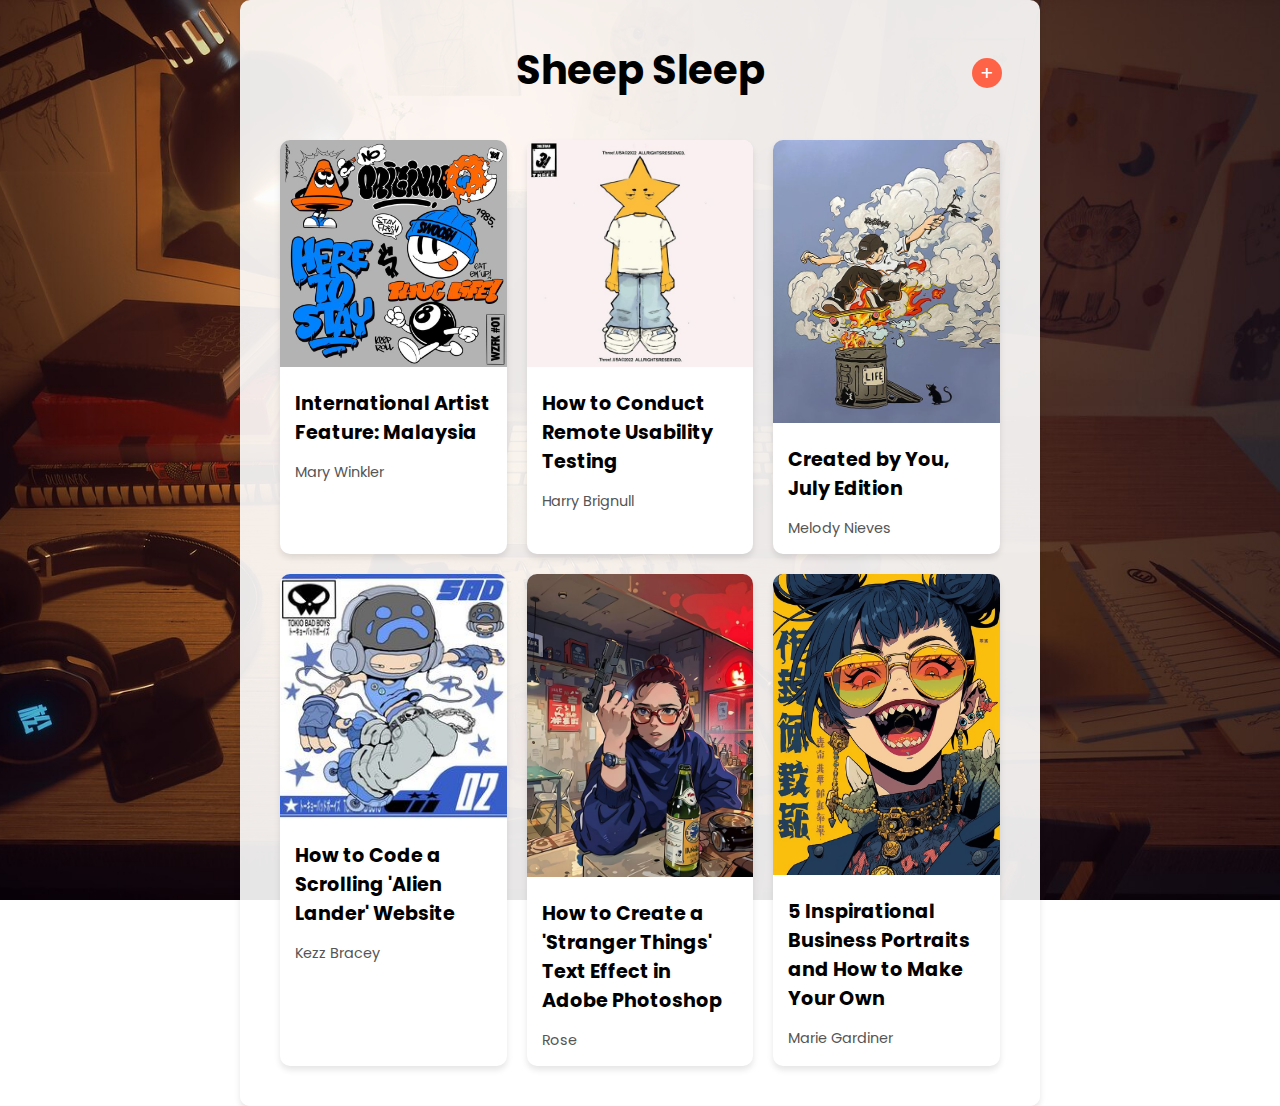
==== indexmain.html @ f0c99363 "Add files via upload" ====
<!DOCTYPE html>
<html lang="en">
  <head>
    <meta charset="UTF-8" />
    <meta http-equiv="X-UA-Compatible" content="IE=edge" />
    <meta name="viewport" content="width=device-width, initial-scale=1.0" />
    <title>Sheep Sleep House</title>
    <link rel="stylesheet" href="stylemain.css" />
  </head>
  <body>
    <div class="background-container">
      <div class="container">
        <h1>Sheep Sleep</h1>
        <button id="addArticleButton" class="add-article-button">+</button>
        <div class="articles" id="articlesContainer">
          <div class="article-card">
            <img
              src="image1.jpg"
              alt="International Artist Feature: Malaysia"
            />
            <h2>International Artist Feature: Malaysia</h2>
            <p>Mary Winkler</p>
          </div>
          <div class="article-card">
            <img
              src="image2.jpg"
              alt="How to Conduct Remote Usability Testing"
            />
            <h2>How to Conduct Remote Usability Testing</h2>
            <p>Harry Brignull</p>
          </div>
          <div class="article-card">
            <img src="image3.jpg" alt="Created by You, July Edition" />
            <h2>Created by You, July Edition</h2>
            <p>Melody Nieves</p>
          </div>
          <div class="article-card">
            <img
              src="image4.jpg"
              alt="How to Code a Scrolling 'Alien Lander' Website"
            />
            <h2>How to Code a Scrolling 'Alien Lander' Website</h2>
            <p>Kezz Bracey</p>
          </div>
          <div class="article-card">
            <img
              src="image5.jpg"
              alt="How to Create a 'Stranger Things' Text Effect in Adobe Photoshop"
            />
            <h2>
              How to Create a 'Stranger Things' Text Effect in Adobe Photoshop
            </h2>
            <p>Rose</p>
          </div>
          <div class="article-card">
            <img
              src="image6.jpg"
              alt="5 Inspirational Business Portraits and How to Make Your Own"
            />
            <h2>5 Inspirational Business Portraits and How to Make Your Own</h2>
            <p>Marie Gardiner</p>
          </div>
        </div>
      </div>
    </div>

    <div id="addArticleModal" class="modal">
      <div class="modal-content">
        <h2>Add New Article</h2>
        <form id="addArticleForm">
          <div class="input-box">
            <label for="articleImage">Image URL:</label>
            <input
              type="text"
              id="articleImage"
              placeholder="Enter image URL"
            />
          </div>
          <div class="input-box">
            <label for="articleTitle">Title:</label>
            <input type="text" id="articleTitle" placeholder="Enter title" />
          </div>
          <div class="input-box">
            <label for="articleAuthor">Author:</label>
            <input type="text" id="articleAuthor" placeholder="Enter author" />
          </div>
          <button type="button" class="btn" id="submitArticleButton">
            Add Article
          </button>
        </form>
        <button class="btn" id="closeArticleModal">Close</button>
      </div>
    </div>

    <script>
      document
        .getElementById("addArticleButton")
        .addEventListener("click", function () {
          document.getElementById("addArticleModal").style.display = "block";
        });

      document
        .getElementById("closeArticleModal")
        .addEventListener("click", function () {
          document.getElementById("addArticleModal").style.display = "none";
        });

      document
        .getElementById("submitArticleButton")
        .addEventListener("click", function () {
          const imageUrl = document.getElementById("articleImage").value;
          const title = document.getElementById("articleTitle").value;
          const author = document.getElementById("articleAuthor").value;

          const articleContainer = document.getElementById("articlesContainer");

          const newArticle = document.createElement("div");
          newArticle.classList.add("article-card");
          newArticle.innerHTML = `
                <img src="${imageUrl}" alt="${title}">
                <h2>${title}</h2>
                <p>${author}</p>
            `;

          articleContainer.appendChild(newArticle);
          document.getElementById("addArticleModal").style.display = "none";
          document.getElementById("addArticleForm").reset();
        });
    </script>
  </body>
</html>
---- stylemain.css ----
@import url("https://fonts.googleapis.com/css2?family=Poppins:wght@300;400;500;600;700;800;900&display=swap");

* {
  margin: 0;
  padding: 0;
  box-sizing: border-box;
  font-family: "Poppins", sans-serif;
}

body {
  display: flex;
  justify-content: center;
  align-items: center;
  min-height: 100vh;
  background: url("backgound.jpg") no-repeat center center fixed;
  background-size: cover;
}

.background-container {
  background: rgba(255, 255, 255, 0.9); /* 흰 배경과 약간의 투명도 */
  padding: 40px;
  border-radius: 10px;
  box-shadow: 0 4px 6px rgba(0, 0, 0, 0.1);
  max-width: 800px;
  width: 100%;
  position: relative;
}

.container {
  width: 100%;
  max-width: 800px;
  margin: 0 auto;
}

h1 {
  font-size: 2.5em;
  text-align: center;
  margin-bottom: 40px;
}

.add-article-button {
  position: absolute;
  top: 58px;
  right: 38px;
  background-color: #ff6347;
  color: white;
  border: none;
  border-radius: 50%;
  width: 30px;
  height: 30px;
  font-size: 20px;
  cursor: pointer;
}

.articles {
  display: grid;
  grid-template-columns: repeat(3, 1fr);
  gap: 20px;
}

.article-card {
  background: #fff;
  border-radius: 10px;
  box-shadow: 0 4px 6px rgba(0, 0, 0, 0.1);
  overflow: hidden;
  transition: transform 0.2s;
}

.article-card img {
  width: 100%;
  height: auto;
}

.article-card h2 {
  font-size: 1.2em;
  margin: 15px;
}

.article-card p {
  font-size: 0.9em;
  margin: 0 15px 15px;
  color: #555;
}

.article-card:hover {
  transform: translateY(-5px);
}

/* 모달 스타일 추가 */
.modal {
  display: none;
  position: fixed;
  z-index: 1;
  top: 50%;
  left: 50%;
  transform: translate(-50%, -50%);
  width: 400px;
  background: white;
  border-radius: 10px;
  box-shadow: 0 4px 6px rgba(0, 0, 0, 0.1);
  padding: 20px;
}

.modal-content {
  text-align: center;
}

.modal-content .input-box {
  margin-bottom: 15px;
}

.modal-content .input-box label {
  display: block;
  margin-bottom: 5px;
}

.modal-content .input-box input {
  width: 100%;
  padding: 10px;
  border: 1px solid #ccc;
  border-radius: 5px;
}

.modal-content .btn {
  background-color: #333;
  color: white;
  padding: 10px 20px;
  border: none;
  border-radius: 5px;
  cursor: pointer;
  margin-top: 10px;
}

.modal-content .btn:hover {
  background-color: #555;
}
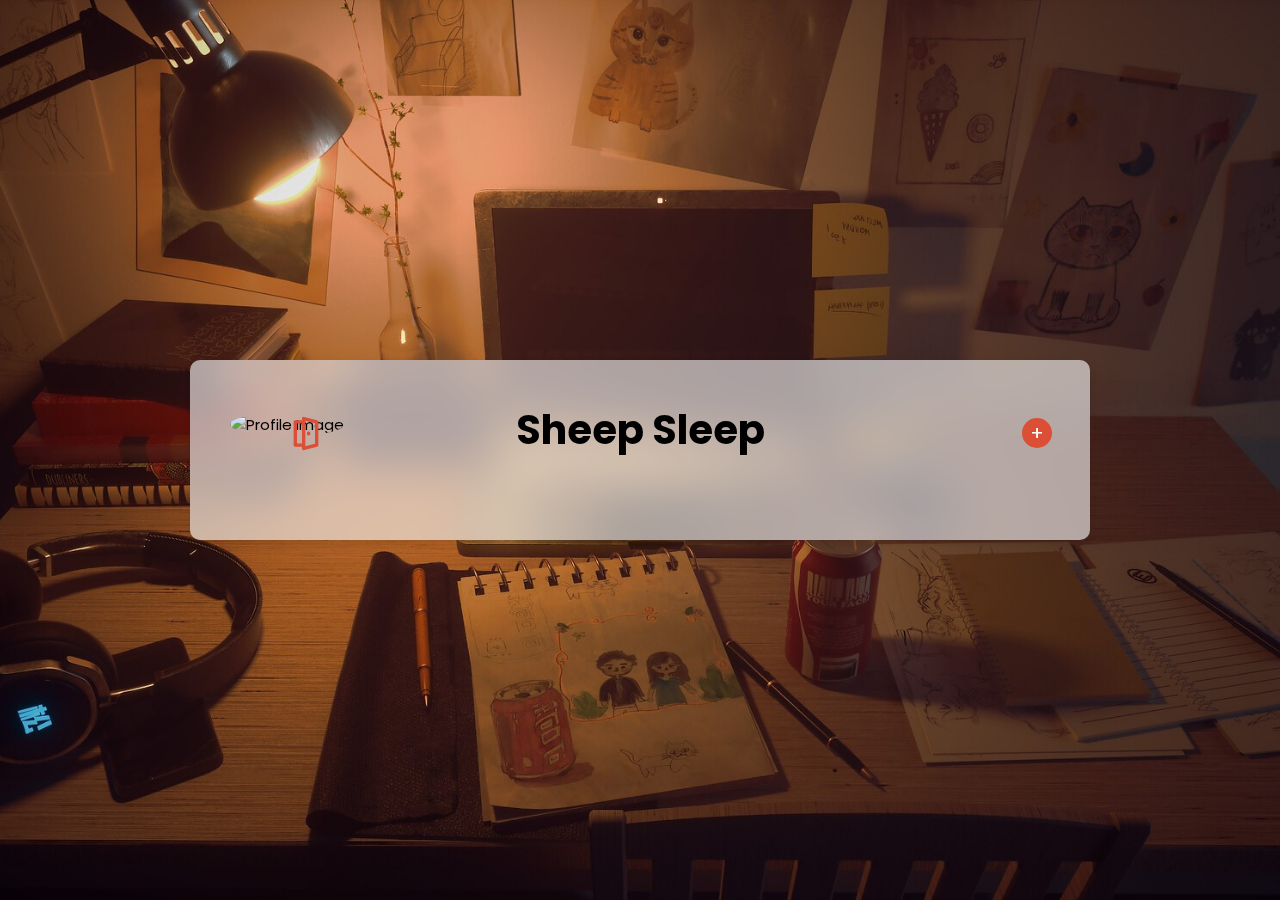
==== commit 0c10b212: "Add files via upload" ====
--- a/indexmain.html
+++ b/indexmain.html
@@ -6,93 +6,111 @@
     <meta name="viewport" content="width=device-width, initial-scale=1.0" />
     <title>Sheep Sleep House</title>
     <link rel="stylesheet" href="stylemain.css" />
+    <link
+      href="https://unpkg.com/boxicons@2.1.4/css/boxicons.min.css"
+      rel="stylesheet"
+    />
   </head>
   <body>
     <div class="background-container">
       <div class="container">
         <h1>Sheep Sleep</h1>
+        <div class="user-profile">
+          <img
+            id="profileImage"
+            src=""
+            alt="Profile Image"
+            class="profile-circle"
+          />
+        </div>
+        <button id="logoutButton" class="logout-button">
+          <i class="bx bx-door-open"></i>
+        </button>
+        <div class="articles" id="articlesContainer">
+          <!-- 저장된 글이 여기에 추가됩니다 -->
+        </div>
         <button id="addArticleButton" class="add-article-button">+</button>
-        <div class="articles" id="articlesContainer">
-          <div class="article-card">
-            <img
-              src="image1.jpg"
-              alt="International Artist Feature: Malaysia"
-            />
-            <h2>International Artist Feature: Malaysia</h2>
-            <p>Mary Winkler</p>
-          </div>
-          <div class="article-card">
-            <img
-              src="image2.jpg"
-              alt="How to Conduct Remote Usability Testing"
-            />
-            <h2>How to Conduct Remote Usability Testing</h2>
-            <p>Harry Brignull</p>
-          </div>
-          <div class="article-card">
-            <img src="image3.jpg" alt="Created by You, July Edition" />
-            <h2>Created by You, July Edition</h2>
-            <p>Melody Nieves</p>
-          </div>
-          <div class="article-card">
-            <img
-              src="image4.jpg"
-              alt="How to Code a Scrolling 'Alien Lander' Website"
-            />
-            <h2>How to Code a Scrolling 'Alien Lander' Website</h2>
-            <p>Kezz Bracey</p>
-          </div>
-          <div class="article-card">
-            <img
-              src="image5.jpg"
-              alt="How to Create a 'Stranger Things' Text Effect in Adobe Photoshop"
-            />
-            <h2>
-              How to Create a 'Stranger Things' Text Effect in Adobe Photoshop
-            </h2>
-            <p>Rose</p>
-          </div>
-          <div class="article-card">
-            <img
-              src="image6.jpg"
-              alt="5 Inspirational Business Portraits and How to Make Your Own"
-            />
-            <h2>5 Inspirational Business Portraits and How to Make Your Own</h2>
-            <p>Marie Gardiner</p>
-          </div>
-        </div>
       </div>
     </div>
 
     <div id="addArticleModal" class="modal">
       <div class="modal-content">
-        <h2>Add New Article</h2>
-        <form id="addArticleForm">
+        <div class="modal-header">
+          <span>Chat</span>
+          <button class="close-btn" id="closeArticleModal">&times;</button>
+        </div>
+        <div class="modal-body">
           <div class="input-box">
-            <label for="articleImage">Image URL:</label>
+            <label for="articleTitle">Title:</label>
             <input
               type="text"
-              id="articleImage"
-              placeholder="Enter image URL"
+              id="articleTitle"
+              placeholder="Enter title"
+              maxlength="36"
             />
           </div>
           <div class="input-box">
-            <label for="articleTitle">Title:</label>
-            <input type="text" id="articleTitle" placeholder="Enter title" />
+            <textarea
+              id="articleContent"
+              placeholder="Write your content here..."
+              rows="10"
+            ></textarea>
           </div>
-          <div class="input-box">
-            <label for="articleAuthor">Author:</label>
-            <input type="text" id="articleAuthor" placeholder="Enter author" />
-          </div>
-          <button type="button" class="btn" id="submitArticleButton">
-            Add Article
-          </button>
-        </form>
-        <button class="btn" id="closeArticleModal">Close</button>
+        </div>
+        <div class="modal-footer">
+          <label for="articleImage" class="upload-label">
+            <input
+              type="file"
+              id="articleImage"
+              accept="image/*"
+              style="display: none"
+            />
+            <i class="bx bx-image"></i>
+          </label>
+          <button class="btn" id="submitArticleButton">Send</button>
+        </div>
       </div>
     </div>
 
     <script>
+      function loadArticles() {
+        const articlesContainer = document.getElementById("articlesContainer");
+        articlesContainer.innerHTML = "";
+        const articles = JSON.parse(localStorage.getItem("articles")) || [];
+        articles.forEach((article, index) => {
+          const articleElement = document.createElement("div");
+          articleElement.classList.add("article-card");
+
+          const truncatedTitle =
+            article.title.length > 36
+              ? article.title.slice(0, 36) + "..."
+              : article.title;
+
+          articleElement.innerHTML = `
+            <img src="${article.image}" alt="${article.title}">
+            <h2>${truncatedTitle}</h2>
+            <button class="delete-btn" onclick="deleteArticle(${index}, event)">
+              <i class="bx bxs-trash"></i>
+            </button>
+          `;
+
+          articleElement.addEventListener("click", (e) => {
+            if (!e.target.closest(".delete-btn")) {
+              window.location.href = `indexviewpage.html?index=${index}`;
+            }
+          });
+          articlesContainer.appendChild(articleElement); // 최신 글이 앞에 오도록 prepend 사용
+        });
+      }
+
+      function deleteArticle(index, event) {
+        event.stopPropagation(); // 이벤트 전파를 막아 글 클릭 시 페이지 이동이 되지 않도록 함
+        const articles = JSON.parse(localStorage.getItem("articles")) || [];
+        articles.splice(index, 1);
+        localStorage.setItem("articles", JSON.stringify(articles));
+        loadArticles();
+      }
+
       document
         .getElementById("addArticleButton")
         .addEventListener("click", function () {
@@ -103,29 +121,67 @@
         .getElementById("closeArticleModal")
         .addEventListener("click", function () {
           document.getElementById("addArticleModal").style.display = "none";
+          document.getElementById("articleTitle").value = "";
+          document.getElementById("articleContent").value = "";
+          document.getElementById("articleImage").value = "";
         });
 
       document
         .getElementById("submitArticleButton")
         .addEventListener("click", function () {
-          const imageUrl = document.getElementById("articleImage").value;
-          const title = document.getElementById("articleTitle").value;
-          const author = document.getElementById("articleAuthor").value;
+          const fileInput = document.getElementById("articleImage");
+          const reader = new FileReader();
+          reader.onload = function (event) {
+            const imageUrl = event.target.result;
+            const title = document.getElementById("articleTitle").value;
+            const content = document.getElementById("articleContent").value;
+            const user = JSON.parse(localStorage.getItem("currentUser"));
+            const author = user ? user.nickname : "Anonymous";
 
-          const articleContainer = document.getElementById("articlesContainer");
+            const articles = JSON.parse(localStorage.getItem("articles")) || [];
+            const newArticle = {
+              image: imageUrl,
+              title: title,
+              author: author,
+              content: content,
+            };
+            articles.unshift(newArticle); // 최신 글을 맨 앞에 추가
+            localStorage.setItem("articles", JSON.stringify(articles));
 
-          const newArticle = document.createElement("div");
-          newArticle.classList.add("article-card");
-          newArticle.innerHTML = `
-                <img src="${imageUrl}" alt="${title}">
-                <h2>${title}</h2>
-                <p>${author}</p>
-            `;
+            loadArticles();
+            document.getElementById("addArticleModal").style.display = "none";
+            document.getElementById("articleTitle").value = "";
+            document.getElementById("articleContent").value = "";
+            document.getElementById("articleImage").value = "";
+          };
 
-          articleContainer.appendChild(newArticle);
-          document.getElementById("addArticleModal").style.display = "none";
-          document.getElementById("addArticleForm").reset();
+          if (fileInput.files.length > 0) {
+            reader.readAsDataURL(fileInput.files[0]);
+          } else {
+            alert("Please select an image file.");
+          }
         });
+
+      document
+        .getElementById("profileImage")
+        .addEventListener("click", function () {
+          window.location.href = "indexprofile.html"; // 프로필 설정 페이지로 이동
+        });
+
+      document
+        .getElementById("logoutButton")
+        .addEventListener("click", function () {
+          localStorage.removeItem("currentUser");
+          window.location.href = "index.html"; // 로그인 페이지로 이동
+        });
+
+      window.onload = function () {
+        const user = JSON.parse(localStorage.getItem("currentUser"));
+        if (user) {
+          document.getElementById("profileImage").src = user.profileImage;
+        }
+        loadArticles();
+      };
     </script>
   </body>
 </html>
--- a/stylemain.css
+++ b/stylemain.css
@@ -17,18 +17,19 @@
 }
 
 .background-container {
-  background: rgba(255, 255, 255, 0.9); /* 흰 배경과 약간의 투명도 */
+  background: rgba(255, 255, 255, 0.6); /* 흰 배경과 약간의 투명도 */
   padding: 40px;
   border-radius: 10px;
+  backdrop-filter: blur(20px);
   box-shadow: 0 4px 6px rgba(0, 0, 0, 0.1);
-  max-width: 800px;
+  max-width: 900px;
   width: 100%;
   position: relative;
 }
 
 .container {
   width: 100%;
-  max-width: 800px;
+  max-width: 900px;
   margin: 0 auto;
 }
 
@@ -42,7 +43,7 @@
   position: absolute;
   top: 58px;
   right: 38px;
-  background-color: #ff6347;
+  background-color: #da4f36;
   color: white;
   border: none;
   border-radius: 50%;
@@ -54,7 +55,7 @@
 
 .articles {
   display: grid;
-  grid-template-columns: repeat(3, 1fr);
+  grid-template-columns: repeat(4, 1fr); /* 4열로 변경 */
   gap: 20px;
 }
 
@@ -64,16 +65,22 @@
   box-shadow: 0 4px 6px rgba(0, 0, 0, 0.1);
   overflow: hidden;
   transition: transform 0.2s;
+  position: relative;
+  cursor: pointer;
 }
 
 .article-card img {
   width: 100%;
-  height: auto;
+  height: 250px;
+  object-fit: cover;
 }
 
 .article-card h2 {
   font-size: 1.2em;
   margin: 15px;
+  overflow: hidden;
+  text-overflow: ellipsis;
+  white-space: nowrap;
 }
 
 .article-card p {
@@ -86,51 +93,175 @@
   transform: translateY(-5px);
 }
 
-/* 모달 스타일 추가 */
+.article-card .delete-btn {
+  position: absolute;
+  bottom: 10px;
+  right: 10px;
+  background: none;
+  border: none;
+  color: #da4f36;
+  font-size: 24px;
+  cursor: pointer;
+  display: none;
+}
+
+.article-card .delete-btn i {
+  font-size: 24px; /* 아이콘 크기 설정 */
+}
+
+.article-card:hover .delete-btn {
+  display: block;
+}
+
+/* 모달 스타일 수정 */
 .modal {
   display: none;
   position: fixed;
   z-index: 1;
-  top: 50%;
-  left: 50%;
-  transform: translate(-50%, -50%);
-  width: 400px;
-  background: white;
+  left: 0;
+  top: 0;
+  width: 100%;
+  height: 100%;
+  overflow: auto;
+  background-color: rgba(0, 0, 0, 0.5);
+}
+
+.modal-content {
+  background-color: #f9f4ec;
+  border: 2px solid #d1d1d1;
+  margin: 10% auto;
+  padding: 0;
+  width: 80%;
+  max-width: 400px;
   border-radius: 10px;
-  box-shadow: 0 4px 6px rgba(0, 0, 0, 0.1);
+  text-align: center;
+  font-family: "Poppins", sans-serif;
+  display: flex;
+  flex-direction: column;
+  position: relative;
+}
+
+.modal-header {
+  background-color: #f7b260;
+  padding: 10px;
+  border-bottom: 1px solid #d1d1d1;
+  border-radius: 10px 10px 0 0;
+  display: flex;
+  justify-content: space-between;
+  align-items: center;
+}
+
+.modal-header span {
+  font-weight: bold;
+  font-size: 1.2em;
+}
+
+.close-btn {
+  background: none;
+  border: none;
+  font-size: 1.5em;
+  cursor: pointer;
+}
+
+.modal-body {
   padding: 20px;
-}
-
-.modal-content {
-  text-align: center;
-}
-
-.modal-content .input-box {
+  flex: 1;
+}
+
+.modal-body .input-box {
   margin-bottom: 15px;
 }
 
-.modal-content .input-box label {
+.modal-body .input-box label {
   display: block;
   margin-bottom: 5px;
-}
-
-.modal-content .input-box input {
-  width: 100%;
+  font-weight: bold;
+}
+
+.modal-body .input-box input,
+.modal-body .input-box textarea {
+  width: 100%;
+  padding: 8px;
+  border: 1px solid #d1d1d1;
+  border-radius: 5px;
+}
+
+.modal-footer {
+  background-color: #f7b260;
   padding: 10px;
-  border: 1px solid #ccc;
-  border-radius: 5px;
-}
-
-.modal-content .btn {
-  background-color: #333;
+  display: flex;
+  justify-content: flex-end;
+  align-items: center;
+  border-radius: 0 0 10px 10px;
+}
+
+.modal-footer .upload-label {
+  cursor: pointer;
+  font-size: 1.5em;
+  margin-right: auto;
+}
+
+.modal-footer .btn {
+  background-color: #f7b260;
+  border: none;
   color: white;
-  padding: 10px 20px;
-  border: none;
-  border-radius: 5px;
-  cursor: pointer;
-  margin-top: 10px;
-}
-
-.modal-content .btn:hover {
-  background-color: #555;
-}
+  padding: 5px 5px;
+  border-radius: 25px;
+  cursor: pointer;
+}
+
+/* 로그아웃 버튼 스타일 */
+.logout-button {
+  background: none;
+  border: none;
+  color: #da4f36;
+  font-size: 2.5em;
+  cursor: pointer;
+  display: flex;
+  align-items: center;
+  position: absolute;
+  top: 54px;
+  left: 95px;
+}
+
+.logout-button i {
+  margin-right: 5px;
+}
+
+.main-container {
+  text-align: center;
+}
+
+.user-profile {
+  display: inline-block;
+  position: absolute;
+  top: 53px;
+  left: 40px;
+  background: none;
+  border: none;
+  cursor: pointer;
+  font-size: 15px;
+}
+
+.user-profile img {
+  width: 40px;
+  height: 40px;
+  object-fit: cover;
+}
+
+.profile-circle {
+  width: 50px;
+  height: 50px;
+  border-radius: 50%;
+  cursor: pointer;
+}
+
+.logout-icon {
+  position: absolute;
+  top: 10px;
+  right: 10px;
+  background: none;
+  border: none;
+  cursor: pointer;
+  font-size: 18px;
+}
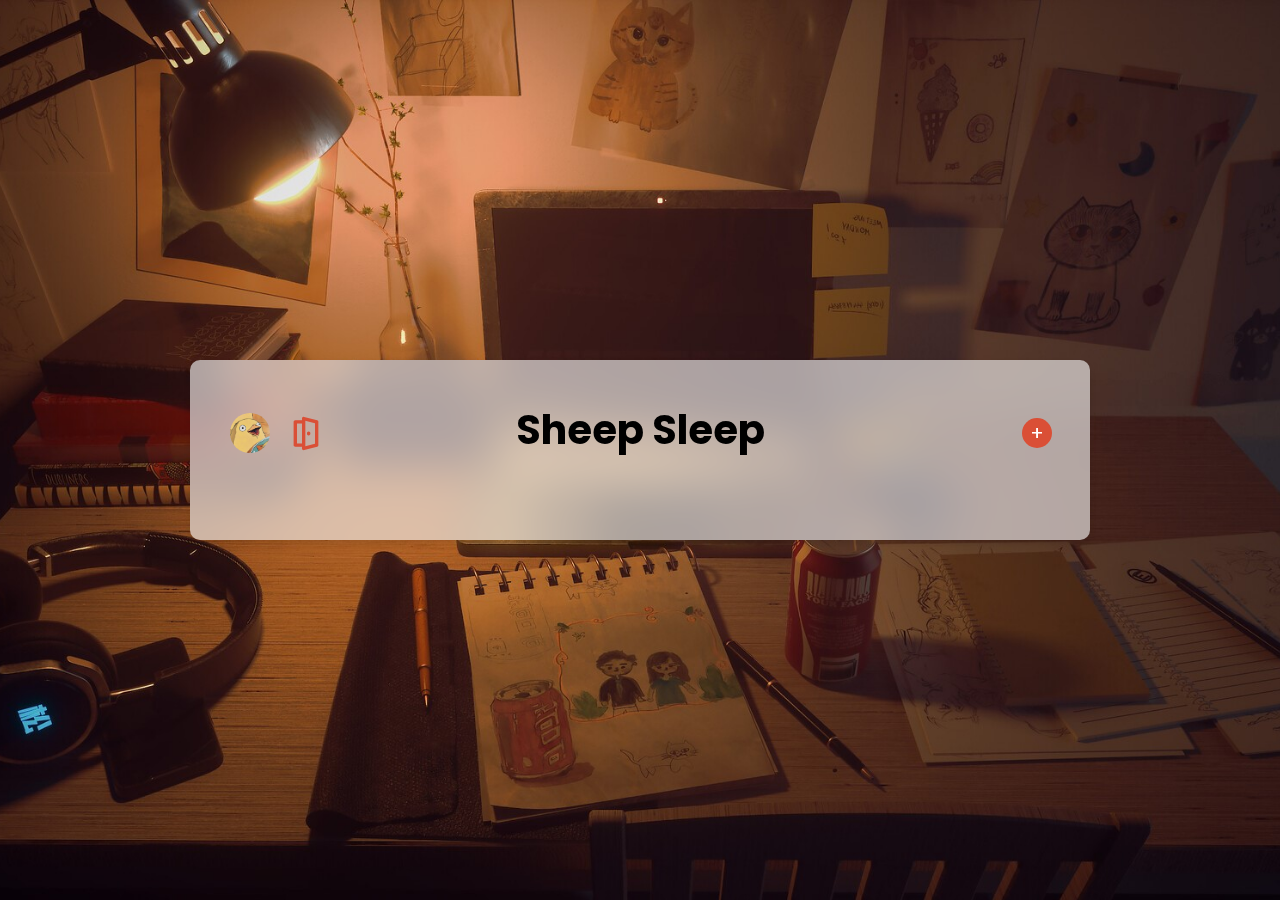
==== commit 8b384630: "Add files via upload" ====
--- a/indexmain.html
+++ b/indexmain.html
@@ -137,12 +137,14 @@
             const content = document.getElementById("articleContent").value;
             const user = JSON.parse(localStorage.getItem("currentUser"));
             const author = user ? user.nickname : "Anonymous";
+            const authorImage = user ? user.profileImage : "original.jpg";
 
             const articles = JSON.parse(localStorage.getItem("articles")) || [];
             const newArticle = {
               image: imageUrl,
               title: title,
               author: author,
+              authorImage: authorImage,
               content: content,
             };
             articles.unshift(newArticle); // 최신 글을 맨 앞에 추가
@@ -171,14 +173,15 @@
       document
         .getElementById("logoutButton")
         .addEventListener("click", function () {
-          localStorage.removeItem("currentUser");
           window.location.href = "index.html"; // 로그인 페이지로 이동
         });
 
       window.onload = function () {
         const user = JSON.parse(localStorage.getItem("currentUser"));
-        if (user) {
+        if (user && user.profileImage) {
           document.getElementById("profileImage").src = user.profileImage;
+        } else {
+          document.getElementById("profileImage").src = "original.jpg";
         }
         loadArticles();
       };
